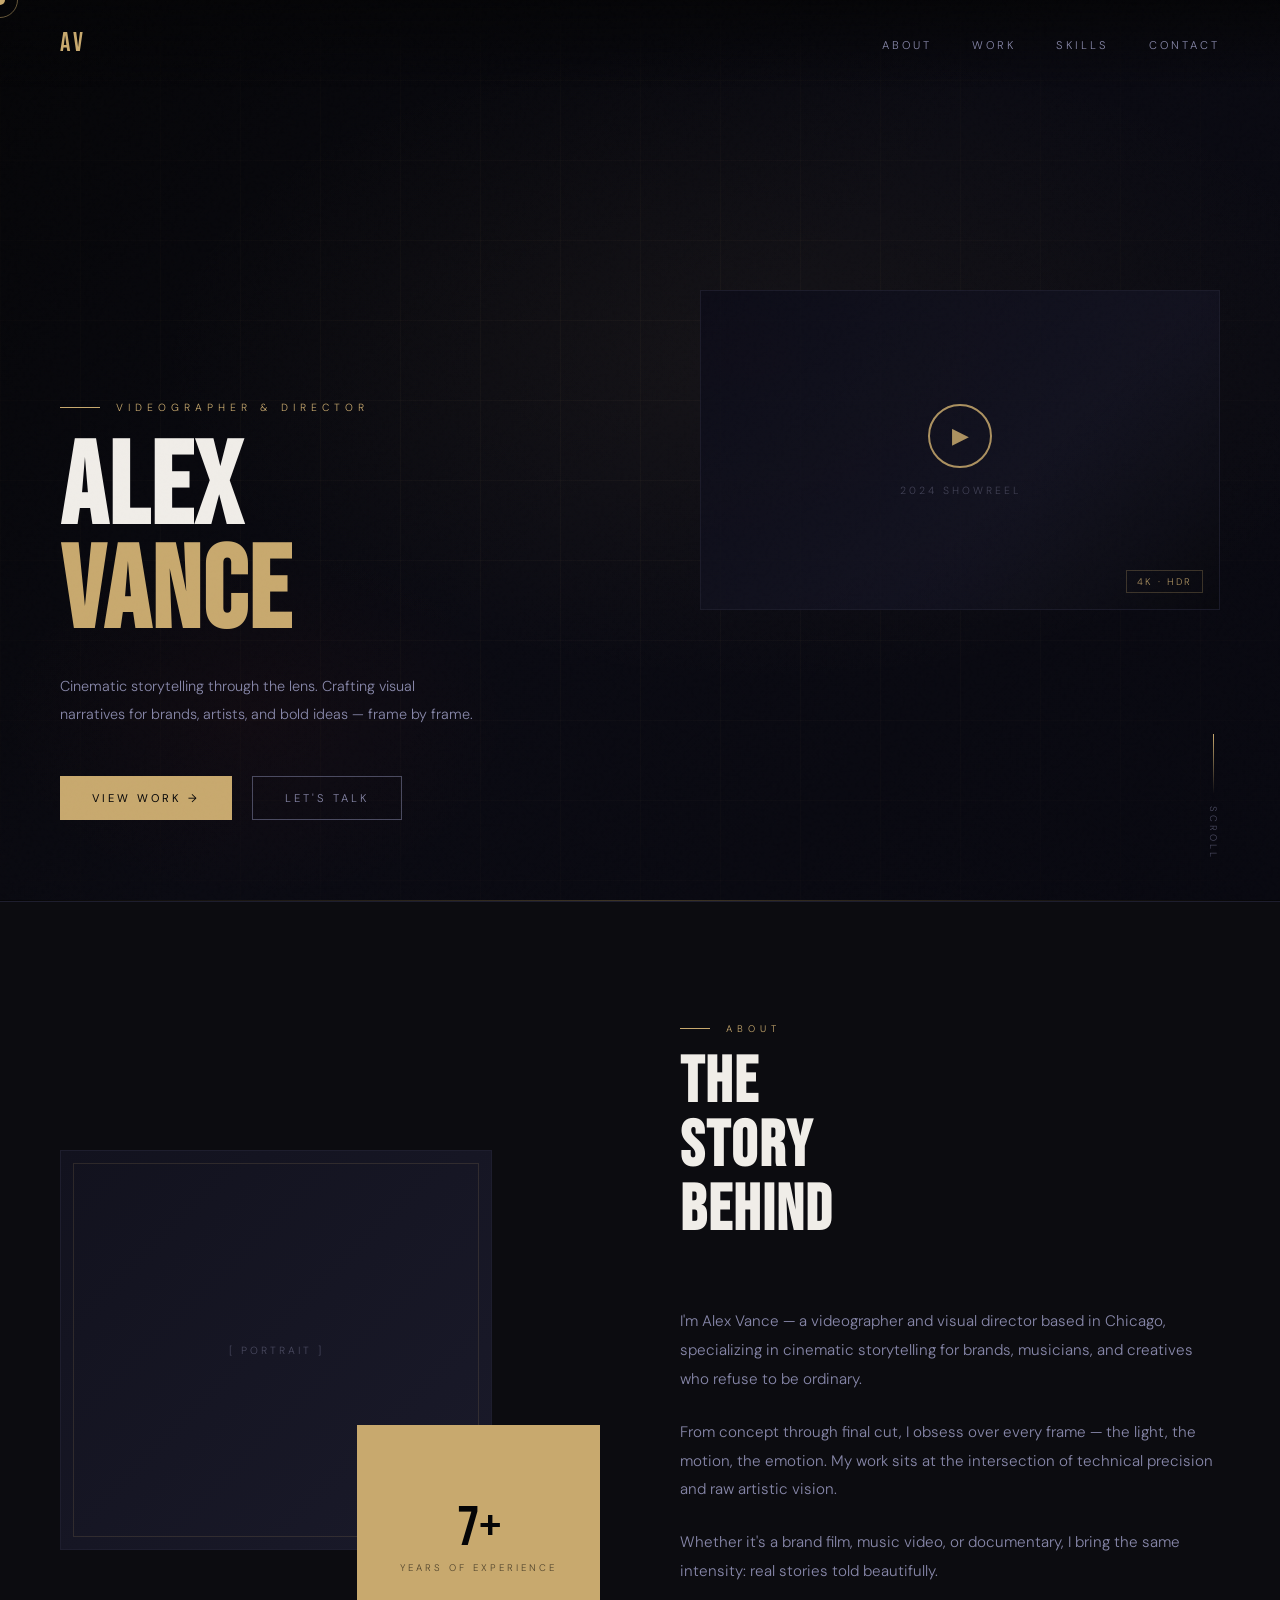
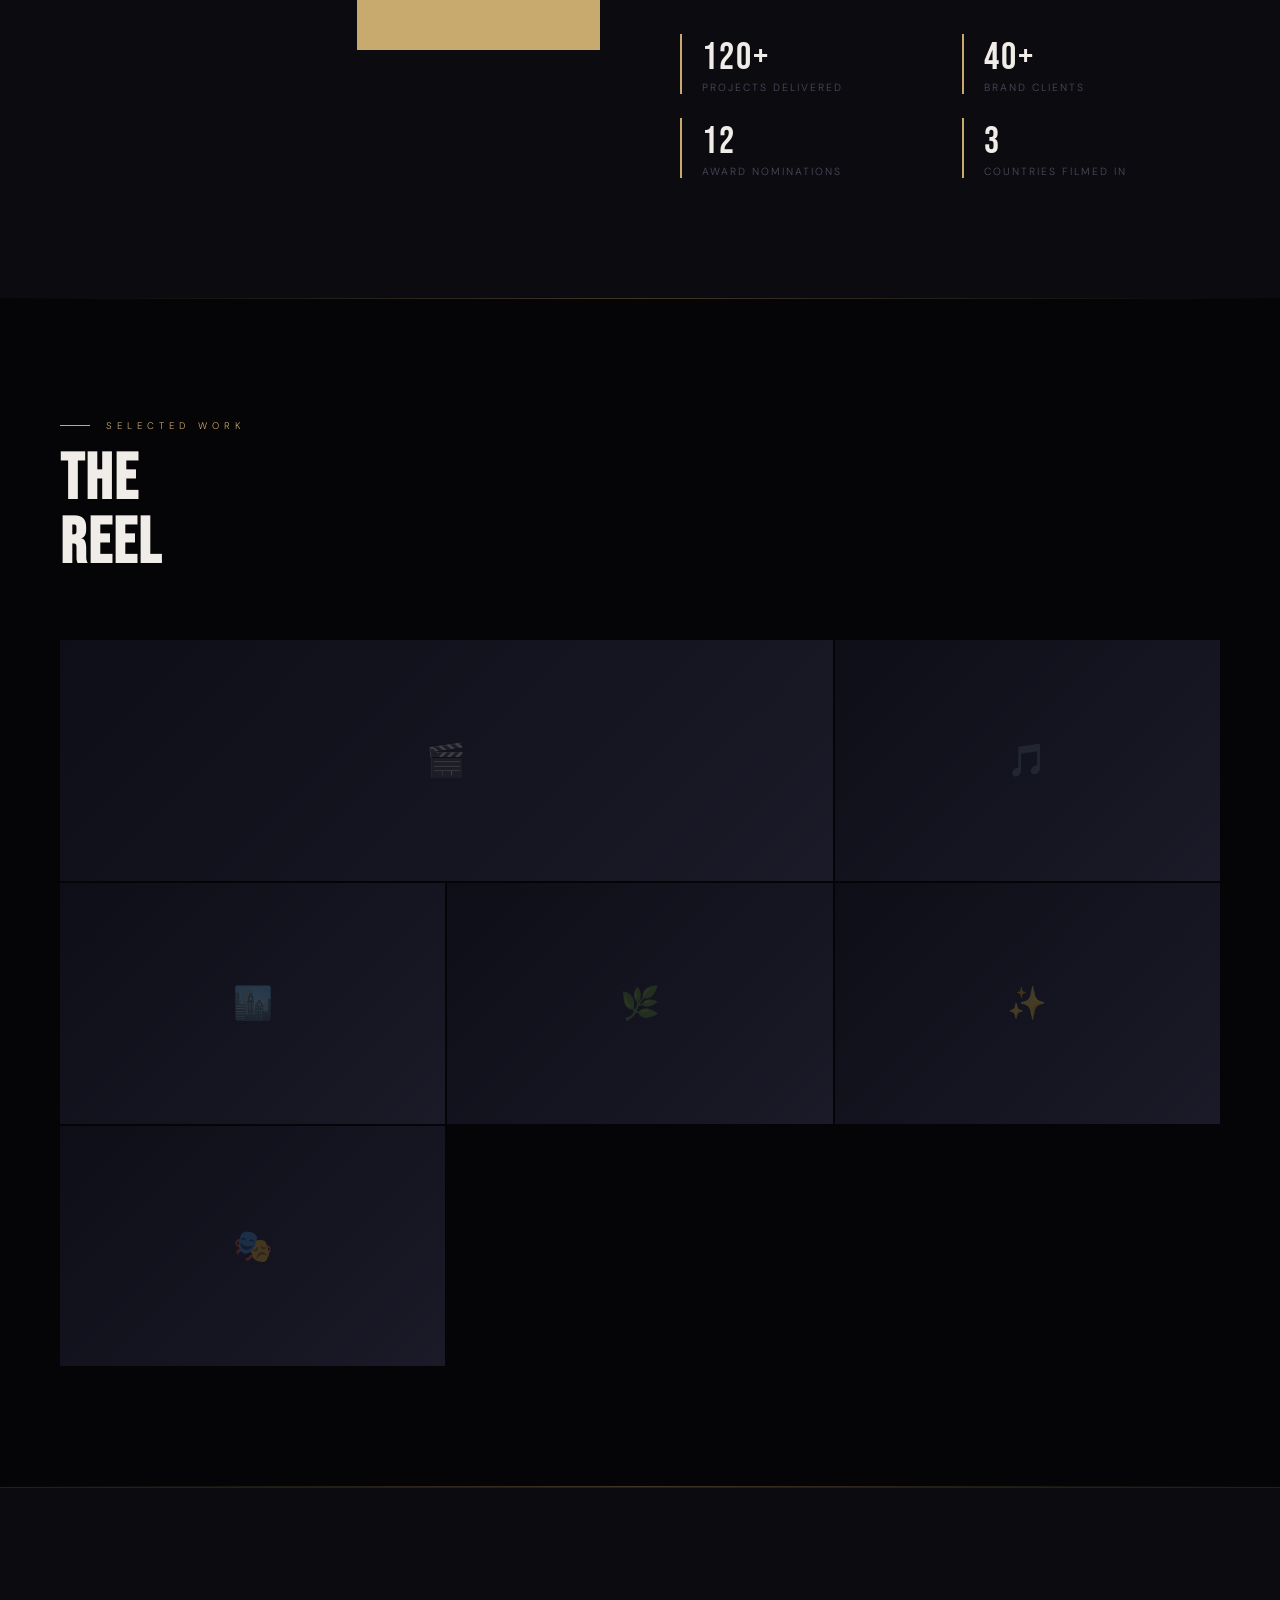
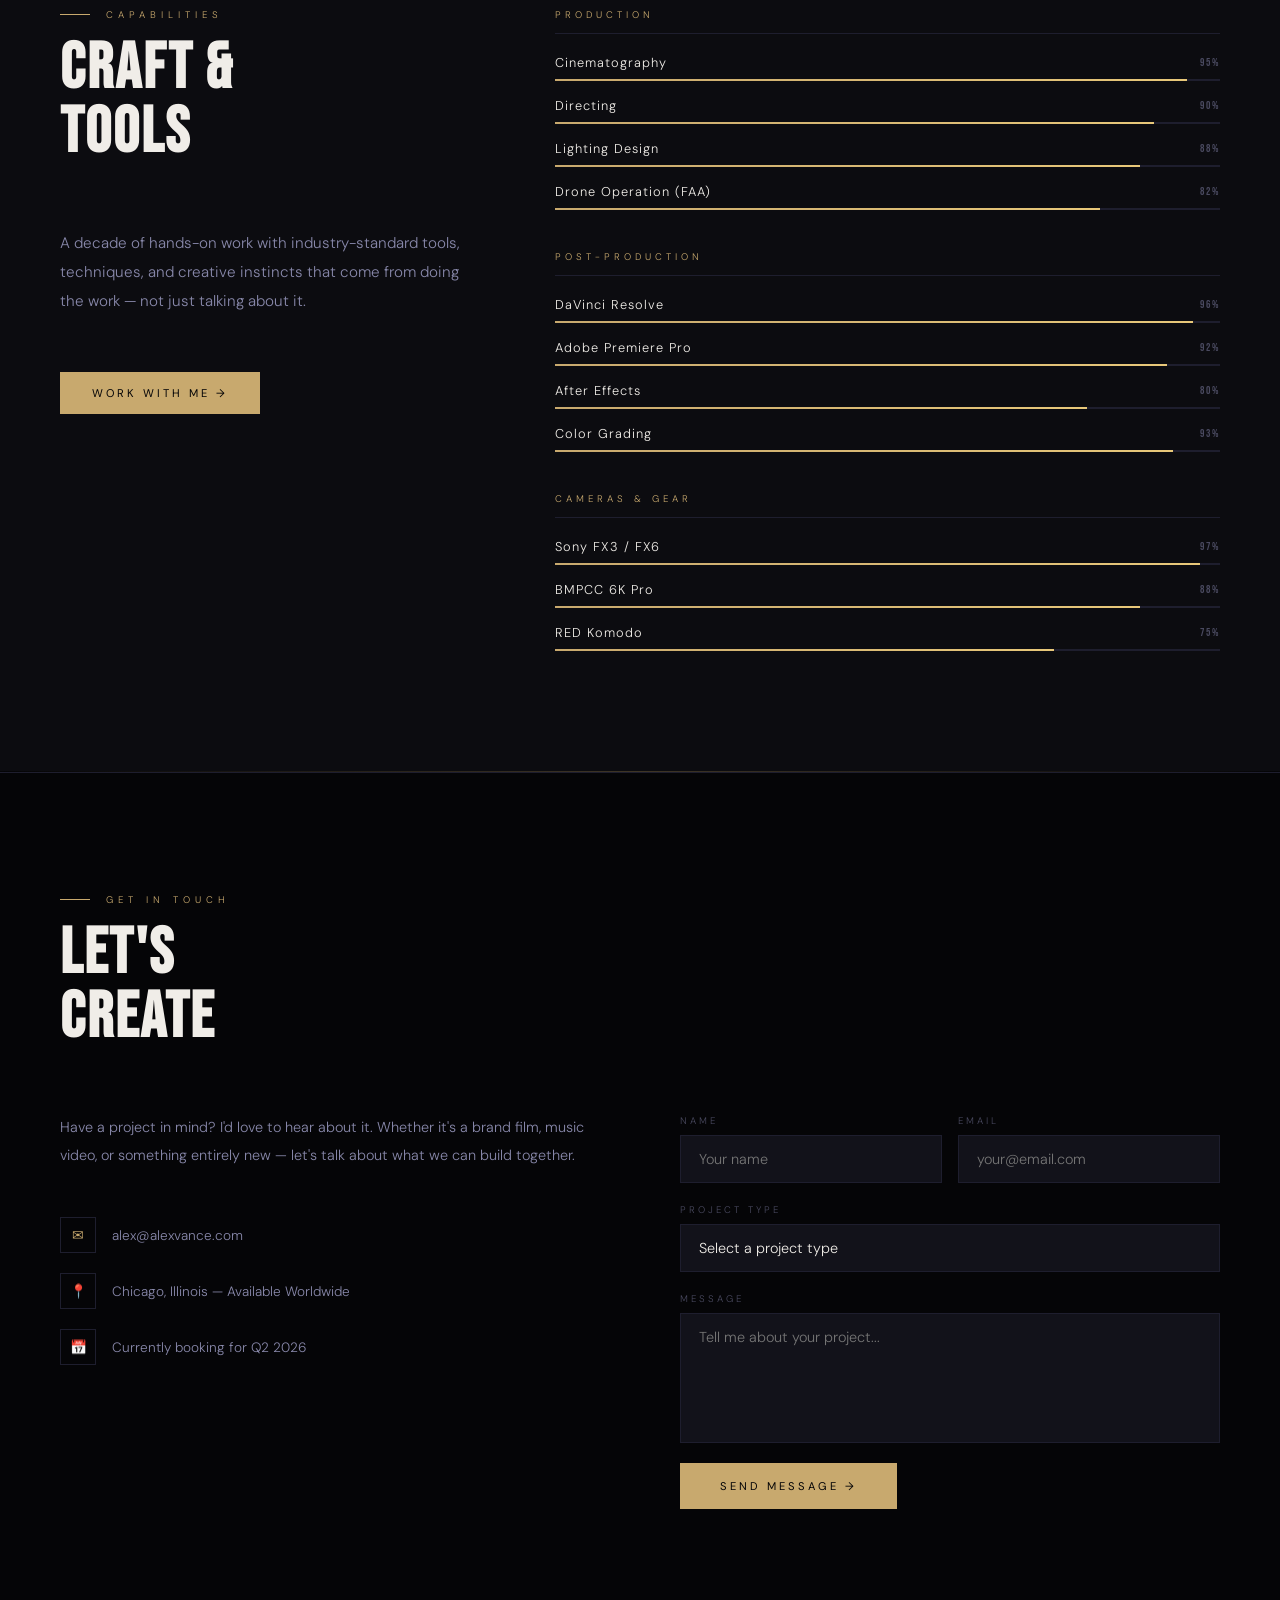
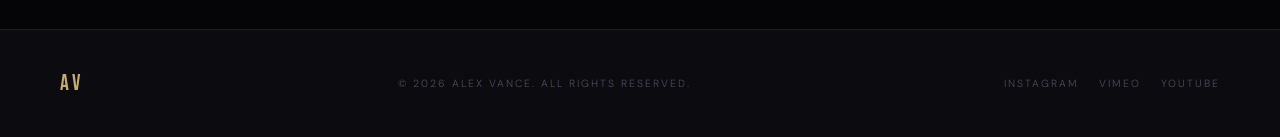
==== portfolio/index.html @ b304dadb "Folders in Explorer Organization change" ====
<!DOCTYPE html>
<html lang="en">
<head>
  <meta charset="UTF-8" />
  <meta name="viewport" content="width=device-width, initial-scale=1.0"/>
  <title>DAVID SEUNGWOO LEE — FILMMAKER</title>

  <!-- Google Fonts -->
  <link href="https://fonts.googleapis.com/css2?family=Bebas+Neue&family=Cinzel:wght@400;600&family=DM+Sans:ital,wght@0,300;0,400;1,300&display=swap" rel="stylesheet"/>

  <!-- Stylesheet -->
  <link rel="stylesheet" href="css/style.css" />
</head>
<body>

  <!-- Custom Cursor -->
  <div class="cursor" id="cursor"></div>
  <div class="cursor-ring" id="cursorRing"></div>

  <!-- ===================== NAV ===================== -->
  <nav>
    <div class="nav-logo">AV</div>
    <ul class="nav-links">
      <li><a href="#about">About</a></li>
      <li><a href="#work">Work</a></li>
      <li><a href="#skills">Skills</a></li>
      <li><a href="#contact">Contact</a></li>
    </ul>
  </nav>

  <!-- ===================== HERO ===================== -->
  <section id="hero">
    <div class="hero-bg"></div>
    <div class="hero-lines"></div>

    <div class="hero-reel">
      <div class="reel-placeholder">
        <div class="play-btn">▶</div>
        <div class="reel-label">2024 Showreel</div>
      </div>
      <div class="hero-reel-tag">4K · HDR</div>
    </div>

    <div class="hero-content">
      <div class="hero-eyebrow">Videographer &amp; Director</div>
      <h1 class="hero-title">ALEX<br><span>VANCE</span></h1>
      <p class="hero-sub">Cinematic storytelling through the lens. Crafting visual narratives for brands, artists, and bold ideas — frame by frame.</p>
      <div class="hero-cta">
        <a href="#work" class="btn-primary">View Work →</a>
        <a href="#contact" class="btn-ghost">Let's Talk</a>
      </div>
    </div>

    <div class="hero-scroll">
      <div class="scroll-line"></div>
      Scroll
    </div>
  </section>

  <div class="divider"></div>

  <!-- ===================== ABOUT ===================== -->
  <section id="about">
    <div class="about-grid">

      <div class="about-visual reveal">
        <div class="about-img-frame">[ Portrait ]</div>
        <div class="about-accent-box">
          <span class="num">7+</span>
          <span class="num-label">Years of Experience</span>
        </div>
      </div>

      <div class="about-text reveal">
        <div class="section-label">About</div>
        <h2 class="section-title">THE<br>STORY<br>BEHIND</h2>
        <p>I'm Alex Vance — a videographer and visual director based in Chicago, specializing in cinematic storytelling for brands, musicians, and creatives who refuse to be ordinary.</p>
        <p>From concept through final cut, I obsess over every frame — the light, the motion, the emotion. My work sits at the intersection of technical precision and raw artistic vision.</p>
        <p>Whether it's a brand film, music video, or documentary, I bring the same intensity: real stories told beautifully.</p>
        <div class="about-stats">
          <div class="stat-item">
            <div class="stat-num">120+</div>
            <div class="stat-label">Projects Delivered</div>
          </div>
          <div class="stat-item">
            <div class="stat-num">40+</div>
            <div class="stat-label">Brand Clients</div>
          </div>
          <div class="stat-item">
            <div class="stat-num">12</div>
            <div class="stat-label">Award Nominations</div>
          </div>
          <div class="stat-item">
            <div class="stat-num">3</div>
            <div class="stat-label">Countries Filmed In</div>
          </div>
        </div>
      </div>

    </div>
  </section>

  <div class="divider"></div>

  <!-- ===================== WORK ===================== -->
  <section id="work">
    <div class="section-label reveal">Selected Work</div>
    <h2 class="section-title reveal">THE<br>REEL</h2>

    <div class="work-grid">

      <div class="work-item reveal">
        <div class="work-thumb">
          <div class="work-thumb-inner">
            <div class="work-thumb-icon">🎬</div>
          </div>
        </div>
        <div class="work-overlay">
          <div class="work-cat">Brand Film</div>
          <div class="work-title-card">NOVA COLLECTIVE</div>
          <div class="work-year">2024 · 4K Commercial</div>
        </div>
      </div>

      <div class="work-item reveal">
        <div class="work-thumb">
          <div class="work-thumb-inner">
            <div class="work-thumb-icon">🎵</div>
          </div>
        </div>
        <div class="work-overlay">
          <div class="work-cat">Music Video</div>
          <div class="work-title-card">MIDNIGHT SIGNAL</div>
          <div class="work-year">2024 · Director's Cut</div>
        </div>
      </div>

      <div class="work-item reveal">
        <div class="work-thumb">
          <div class="work-thumb-inner">
            <div class="work-thumb-icon">🏙️</div>
          </div>
        </div>
        <div class="work-overlay">
          <div class="work-cat">Documentary</div>
          <div class="work-title-card">CITY PULSE</div>
          <div class="work-year">2023 · Short Film</div>
        </div>
      </div>

      <div class="work-item reveal">
        <div class="work-thumb">
          <div class="work-thumb-inner">
            <div class="work-thumb-icon">🌿</div>
          </div>
        </div>
        <div class="work-overlay">
          <div class="work-cat">Brand Campaign</div>
          <div class="work-title-card">TERRA STUDIO</div>
          <div class="work-year">2023 · Campaign Series</div>
        </div>
      </div>

      <div class="work-item reveal">
        <div class="work-thumb">
          <div class="work-thumb-inner">
            <div class="work-thumb-icon">✨</div>
          </div>
        </div>
        <div class="work-overlay">
          <div class="work-cat">Event Film</div>
          <div class="work-title-card">LUMINARY GALA</div>
          <div class="work-year">2023 · Event Coverage</div>
        </div>
      </div>

      <div class="work-item reveal">
        <div class="work-thumb">
          <div class="work-thumb-inner">
            <div class="work-thumb-icon">🎭</div>
          </div>
        </div>
        <div class="work-overlay">
          <div class="work-cat">Narrative</div>
          <div class="work-title-card">GHOST HOUR</div>
          <div class="work-year">2022 · Short Narrative</div>
        </div>
      </div>

    </div>
  </section>

  <div class="divider"></div>

  <!-- ===================== SKILLS ===================== -->
  <section id="skills">
    <div class="skills-layout">

      <div class="skills-intro reveal">
        <div class="section-label">Capabilities</div>
        <h2 class="section-title">CRAFT &amp;<br>TOOLS</h2>
        <p>A decade of hands-on work with industry-standard tools, techniques, and creative instincts that come from doing the work — not just talking about it.</p>
        <a href="#contact" class="btn-primary" style="display:inline-flex;margin-top:16px;">Work With Me →</a>
      </div>

      <div class="skills-categories reveal">

        <div>
          <div class="skill-cat-title">Production</div>
          <div class="skill-bars">
            <div class="skill-row">
              <div class="skill-info"><span class="skill-name">Cinematography</span><span class="skill-pct">95%</span></div>
              <div class="skill-track"><div class="skill-fill" style="width:95%"></div></div>
            </div>
            <div class="skill-row">
              <div class="skill-info"><span class="skill-name">Directing</span><span class="skill-pct">90%</span></div>
              <div class="skill-track"><div class="skill-fill" style="width:90%"></div></div>
            </div>
            <div class="skill-row">
              <div class="skill-info"><span class="skill-name">Lighting Design</span><span class="skill-pct">88%</span></div>
              <div class="skill-track"><div class="skill-fill" style="width:88%"></div></div>
            </div>
            <div class="skill-row">
              <div class="skill-info"><span class="skill-name">Drone Operation (FAA)</span><span class="skill-pct">82%</span></div>
              <div class="skill-track"><div class="skill-fill" style="width:82%"></div></div>
            </div>
          </div>
        </div>

        <div>
          <div class="skill-cat-title">Post-Production</div>
          <div class="skill-bars">
            <div class="skill-row">
              <div class="skill-info"><span class="skill-name">DaVinci Resolve</span><span class="skill-pct">96%</span></div>
              <div class="skill-track"><div class="skill-fill" style="width:96%"></div></div>
            </div>
            <div class="skill-row">
              <div class="skill-info"><span class="skill-name">Adobe Premiere Pro</span><span class="skill-pct">92%</span></div>
              <div class="skill-track"><div class="skill-fill" style="width:92%"></div></div>
            </div>
            <div class="skill-row">
              <div class="skill-info"><span class="skill-name">After Effects</span><span class="skill-pct">80%</span></div>
              <div class="skill-track"><div class="skill-fill" style="width:80%"></div></div>
            </div>
            <div class="skill-row">
              <div class="skill-info"><span class="skill-name">Color Grading</span><span class="skill-pct">93%</span></div>
              <div class="skill-track"><div class="skill-fill" style="width:93%"></div></div>
            </div>
          </div>
        </div>

        <div>
          <div class="skill-cat-title">Cameras &amp; Gear</div>
          <div class="skill-bars">
            <div class="skill-row">
              <div class="skill-info"><span class="skill-name">Sony FX3 / FX6</span><span class="skill-pct">97%</span></div>
              <div class="skill-track"><div class="skill-fill" style="width:97%"></div></div>
            </div>
            <div class="skill-row">
              <div class="skill-info"><span class="skill-name">BMPCC 6K Pro</span><span class="skill-pct">88%</span></div>
              <div class="skill-track"><div class="skill-fill" style="width:88%"></div></div>
            </div>
            <div class="skill-row">
              <div class="skill-info"><span class="skill-name">RED Komodo</span><span class="skill-pct">75%</span></div>
              <div class="skill-track"><div class="skill-fill" style="width:75%"></div></div>
            </div>
          </div>
        </div>

      </div>
    </div>
  </section>

  <div class="divider"></div>

  <!-- ===================== CONTACT ===================== -->
  <section id="contact">
    <div class="section-label reveal">Get In Touch</div>
    <h2 class="section-title reveal">LET'S<br>CREATE</h2>
    <div class="contact-layout">

      <div class="contact-info reveal">
        <p>Have a project in mind? I'd love to hear about it. Whether it's a brand film, music video, or something entirely new — let's talk about what we can build together.</p>
        <div class="contact-details">
          <div class="contact-detail">
            <div class="contact-detail-icon">✉</div>
            alex@alexvance.com
          </div>
          <div class="contact-detail">
            <div class="contact-detail-icon">📍</div>
            Chicago, Illinois — Available Worldwide
          </div>
          <div class="contact-detail">
            <div class="contact-detail-icon">📅</div>
            Currently booking for Q2 2026
          </div>
        </div>
      </div>

      <div class="contact-form reveal">
        <div class="form-row">
          <div class="form-group">
            <label>Name</label>
            <input type="text" placeholder="Your name" />
          </div>
          <div class="form-group">
            <label>Email</label>
            <input type="email" placeholder="your@email.com" />
          </div>
        </div>
        <div class="form-group">
          <label>Project Type</label>
          <select>
            <option value="" disabled selected>Select a project type</option>
            <option>Brand Film</option>
            <option>Music Video</option>
            <option>Documentary</option>
            <option>Event Coverage</option>
            <option>Other</option>
          </select>
        </div>
        <div class="form-group">
          <label>Message</label>
          <textarea placeholder="Tell me about your project..."></textarea>
        </div>
        <button class="btn-submit">Send Message →</button>
      </div>

    </div>
  </section>

  <!-- ===================== FOOTER ===================== -->
  <footer>
    <div class="footer-logo">AV</div>
    <div class="footer-copy">© 2026 Alex Vance. All rights reserved.</div>
    <div class="footer-social">
      <a href="#">Instagram</a>
      <a href="#">Vimeo</a>
      <a href="#">YouTube</a>
    </div>
  </footer>

  <!-- JavaScript -->
  <script src="js/main.js"></script>

</body>
</html>
---- portfolio/css/style.css ----
/* ============================================
   PORTFOLIO — ALEX VANCE
   style.css
   Sections:
   1. CSS Variables / Root
   2. Reset & Base
   3. Custom Cursor
   4. Navigation
   5. Hero
   6. About
   7. Work / Projects
   8. Skills
   9. Contact
   10. Footer
   11. Animations & Utilities
   12. Responsive
============================================ */

/* ----- 1. CSS Variables ----- */
:root {
  --black: #050507;
  --deep: #0c0c10;
  --surface: #12121a;
  --border: #1e1e2e;
  --accent: #c8a96e;
  --accent2: #e8c87a;
  --dim: #4a4a60;
  --muted: #8888aa;
  --white: #f0ede8;
  --red: #c0392b;
}

/* ----- 2. Reset & Base ----- */
*, *::before, *::after { margin: 0; padding: 0; box-sizing: border-box; }

html { scroll-behavior: smooth; }

body {
  background: var(--black);
  color: var(--white);
  font-family: 'DM Sans', sans-serif;
  font-weight: 300;
  overflow-x: hidden;
  cursor: none;
}

/* Grain overlay */
body::before {
  content: '';
  position: fixed;
  inset: 0;
  background-image: url("data:image/svg+xml,%3Csvg viewBox='0 0 256 256' xmlns='http://www.w3.org/2000/svg'%3E%3Cfilter id='noise'%3E%3CfeTurbulence type='fractalNoise' baseFrequency='0.9' numOctaves='4' stitchTiles='stitch'/%3E%3C/filter%3E%3Crect width='100%25' height='100%25' filter='url(%23noise)' opacity='0.04'/%3E%3C/svg%3E");
  pointer-events: none;
  z-index: 9997;
  opacity: 0.4;
}

/* ----- 3. Custom Cursor ----- */
.cursor {
  position: fixed;
  width: 10px; height: 10px;
  background: var(--accent);
  border-radius: 50%;
  pointer-events: none;
  z-index: 9999;
  transform: translate(-50%,-50%);
  transition: transform 0.1s ease;
}
.cursor-ring {
  position: fixed;
  width: 36px; height: 36px;
  border: 1px solid rgba(200,169,110,0.5);
  border-radius: 50%;
  pointer-events: none;
  z-index: 9998;
  transform: translate(-50%,-50%);
  transition: all 0.15s ease;
}
body:hover .cursor-ring { opacity: 1; }

/* ----- 4. Navigation ----- */
nav {
  position: fixed;
  top: 0; left: 0; right: 0;
  z-index: 100;
  display: flex;
  align-items: center;
  justify-content: space-between;
  padding: 28px 60px;
  background: linear-gradient(to bottom, rgba(5,5,7,0.95), transparent);
}
.nav-logo {
  font-family: 'Bebas Neue', sans-serif;
  font-size: 1.6rem;
  letter-spacing: 4px;
  color: var(--accent);
}
.nav-links {
  display: flex;
  gap: 40px;
  list-style: none;
}
.nav-links a {
  font-size: 0.7rem;
  letter-spacing: 3px;
  text-transform: uppercase;
  color: var(--muted);
  text-decoration: none;
  transition: color 0.3s;
  position: relative;
}
.nav-links a::after {
  content: '';
  position: absolute;
  bottom: -4px; left: 0;
  width: 0; height: 1px;
  background: var(--accent);
  transition: width 0.3s;
}
.nav-links a:hover { color: var(--accent); }
.nav-links a:hover::after { width: 100%; }

/* ----- 5. Hero ----- */
#hero {
  position: relative;
  height: 100vh;
  display: flex;
  align-items: flex-end;
  padding: 0 60px 80px;
  overflow: hidden;
}
.hero-bg {
  position: absolute;
  inset: 0;
  background:
    radial-gradient(ellipse 80% 60% at 60% 40%, rgba(200,169,110,0.06) 0%, transparent 60%),
    radial-gradient(ellipse 40% 40% at 20% 80%, rgba(192,57,43,0.04) 0%, transparent 50%),
    linear-gradient(135deg, #050507 0%, #0a0a12 50%, #080810 100%);
}
.hero-lines {
  position: absolute;
  inset: 0;
  background-image:
    linear-gradient(rgba(200,169,110,0.04) 1px, transparent 1px),
    linear-gradient(90deg, rgba(200,169,110,0.04) 1px, transparent 1px);
  background-size: 80px 80px;
  mask-image: radial-gradient(ellipse 80% 80% at 50% 50%, black 20%, transparent 100%);
}
.hero-reel {
  position: absolute;
  top: 50%; right: 60px;
  transform: translateY(-50%);
  width: 520px; height: 320px;
  border: 1px solid var(--border);
  overflow: hidden;
  opacity: 0.85;
}
.hero-reel::before {
  content: '';
  position: absolute;
  inset: 0;
  background: linear-gradient(135deg, transparent 60%, rgba(5,5,7,0.8));
  z-index: 1;
}
.reel-placeholder {
  width: 100%; height: 100%;
  background: linear-gradient(135deg, #0c0c18, #181828);
  display: flex;
  align-items: center;
  justify-content: center;
  flex-direction: column;
  gap: 16px;
}
.play-btn {
  width: 64px; height: 64px;
  border: 2px solid var(--accent);
  border-radius: 50%;
  display: flex;
  align-items: center;
  justify-content: center;
  color: var(--accent);
  font-size: 1.4rem;
  transition: all 0.3s;
  cursor: none;
}
.play-btn:hover {
  background: var(--accent);
  color: var(--black);
  transform: scale(1.1);
}
.reel-label {
  font-size: 0.65rem;
  letter-spacing: 3px;
  text-transform: uppercase;
  color: var(--dim);
}
.hero-reel-tag {
  position: absolute;
  bottom: 16px; right: 16px;
  z-index: 2;
  font-size: 0.6rem;
  letter-spacing: 2px;
  text-transform: uppercase;
  color: var(--accent);
  border: 1px solid rgba(200,169,110,0.3);
  padding: 4px 10px;
}
.hero-content { position: relative; z-index: 2; max-width: 640px; }
.hero-eyebrow {
  font-size: 0.65rem;
  letter-spacing: 5px;
  text-transform: uppercase;
  color: var(--accent);
  margin-bottom: 24px;
  display: flex;
  align-items: center;
  gap: 16px;
}
.hero-eyebrow::before {
  content: '';
  display: block;
  width: 40px; height: 1px;
  background: var(--accent);
}
.hero-title {
  font-family: 'Bebas Neue', sans-serif;
  font-size: clamp(5rem, 9vw, 9rem);
  line-height: 0.9;
  letter-spacing: 2px;
  margin-bottom: 28px;
  animation: fadeUp 1s ease both;
}
.hero-title span { color: var(--accent); }
.hero-sub {
  font-size: 0.9rem;
  line-height: 1.9;
  color: var(--muted);
  max-width: 420px;
  margin-bottom: 48px;
  animation: fadeUp 1s 0.2s ease both;
}
.hero-cta {
  display: flex;
  gap: 20px;
  animation: fadeUp 1s 0.4s ease both;
}
.hero-scroll {
  position: absolute;
  bottom: 40px; right: 60px;
  display: flex;
  align-items: center;
  gap: 12px;
  font-size: 0.6rem;
  letter-spacing: 3px;
  text-transform: uppercase;
  color: var(--dim);
  writing-mode: vertical-rl;
  z-index: 2;
}
.scroll-line {
  width: 1px; height: 60px;
  background: linear-gradient(to bottom, var(--accent), transparent);
  animation: scrollPulse 2s ease infinite;
}

/* ----- 6. About ----- */
#about {
  background: var(--deep);
  border-top: 1px solid var(--border);
}
.about-grid {
  display: grid;
  grid-template-columns: 1fr 1fr;
  gap: 80px;
  align-items: center;
}
.about-visual {
  position: relative;
  height: 500px;
}
.about-img-frame {
  position: absolute;
  top: 0; left: 0;
  width: 80%; height: 80%;
  background: linear-gradient(135deg, #12121e, #1a1a2a);
  border: 1px solid var(--border);
  display: flex;
  align-items: center;
  justify-content: center;
  color: var(--dim);
  font-size: 0.65rem;
  letter-spacing: 3px;
  text-transform: uppercase;
}
.about-img-frame::after {
  content: '';
  position: absolute;
  inset: 12px;
  border: 1px solid rgba(200,169,110,0.15);
}
.about-accent-box {
  position: absolute;
  bottom: 0; right: 0;
  width: 45%; height: 45%;
  background: var(--accent);
  display: flex;
  flex-direction: column;
  align-items: center;
  justify-content: center;
  gap: 4px;
}
.about-accent-box .num {
  font-family: 'Bebas Neue', sans-serif;
  font-size: 3.5rem;
  color: var(--black);
  line-height: 1;
}
.about-accent-box .num-label {
  font-size: 0.6rem;
  letter-spacing: 3px;
  text-transform: uppercase;
  color: rgba(0,0,0,0.6);
}
.about-text p {
  color: var(--muted);
  line-height: 1.9;
  font-size: 0.95rem;
  margin-bottom: 24px;
}
.about-stats {
  display: grid;
  grid-template-columns: 1fr 1fr;
  gap: 24px;
  margin-top: 48px;
}
.stat-item {
  border-left: 2px solid var(--accent);
  padding-left: 20px;
}
.stat-num {
  font-family: 'Bebas Neue', sans-serif;
  font-size: 2.4rem;
  color: var(--white);
  letter-spacing: 2px;
}
.stat-label {
  font-size: 0.65rem;
  letter-spacing: 2px;
  text-transform: uppercase;
  color: var(--dim);
}

/* ----- 7. Work / Projects ----- */
#work { background: var(--black); }
.work-grid {
  display: grid;
  grid-template-columns: repeat(3, 1fr);
  gap: 2px;
}
.work-item {
  position: relative;
  aspect-ratio: 16/10;
  background: var(--surface);
  overflow: hidden;
  cursor: none;
}
.work-item:first-child {
  grid-column: span 2;
  aspect-ratio: unset;
}
.work-thumb {
  width: 100%; height: 100%;
  display: flex;
  align-items: center;
  justify-content: center;
  transition: transform 0.6s ease;
}
.work-item:hover .work-thumb { transform: scale(1.04); }
.work-thumb-inner {
  width: 100%; height: 100%;
  background: linear-gradient(135deg, #0e0e18 0%, #1a1a28 100%);
  display: flex;
  align-items: center;
  justify-content: center;
  flex-direction: column;
  gap: 12px;
}
.work-thumb-icon { font-size: 2rem; opacity: 0.2; }
.work-overlay {
  position: absolute;
  inset: 0;
  background: linear-gradient(to top, rgba(5,5,7,0.95) 0%, transparent 60%);
  opacity: 0;
  transition: opacity 0.4s;
  display: flex;
  flex-direction: column;
  justify-content: flex-end;
  padding: 28px;
}
.work-item:hover .work-overlay { opacity: 1; }
.work-cat {
  font-size: 0.6rem;
  letter-spacing: 3px;
  text-transform: uppercase;
  color: var(--accent);
  margin-bottom: 8px;
}
.work-title-card {
  font-family: 'Bebas Neue', sans-serif;
  font-size: 1.6rem;
  letter-spacing: 2px;
  margin-bottom: 4px;
}
.work-year { font-size: 0.7rem; color: var(--dim); }

/* ----- 8. Skills ----- */
#skills {
  background: var(--deep);
  border-top: 1px solid var(--border);
}
.skills-layout {
  display: grid;
  grid-template-columns: 1fr 1.6fr;
  gap: 80px;
  align-items: start;
}
.skills-intro {
  position: sticky;
  top: 120px;
}
.skills-intro p {
  color: var(--muted);
  line-height: 1.9;
  font-size: 0.95rem;
  margin-bottom: 40px;
}
.skills-categories { display: flex; flex-direction: column; gap: 40px; }
.skill-cat-title {
  font-size: 0.6rem;
  letter-spacing: 4px;
  text-transform: uppercase;
  color: var(--accent);
  margin-bottom: 20px;
  padding-bottom: 12px;
  border-bottom: 1px solid var(--border);
}
.skill-bars { display: flex; flex-direction: column; gap: 16px; }
.skill-row { display: flex; flex-direction: column; gap: 8px; }
.skill-info { display: flex; justify-content: space-between; align-items: center; }
.skill-name { font-size: 0.8rem; color: var(--white); letter-spacing: 1px; }
.skill-pct { font-size: 0.7rem; color: var(--dim); font-family: 'Bebas Neue', sans-serif; letter-spacing: 2px; }
.skill-track {
  height: 2px;
  background: var(--border);
  position: relative;
  overflow: hidden;
}
.skill-fill {
  position: absolute;
  top: 0; left: 0;
  height: 100%;
  background: linear-gradient(90deg, var(--accent), var(--accent2));
  transform: scaleX(0);
  transform-origin: left;
  transition: transform 1.2s cubic-bezier(0.4,0,0.2,1);
}
.skill-fill.animate { transform: scaleX(1); }

/* ----- 9. Contact ----- */
#contact {
  background: var(--black);
  border-top: 1px solid var(--border);
}
.contact-layout {
  display: grid;
  grid-template-columns: 1fr 1fr;
  gap: 80px;
  align-items: start;
}
.contact-info h3 {
  font-family: 'Bebas Neue', sans-serif;
  font-size: 3rem;
  letter-spacing: 3px;
  margin-bottom: 24px;
  color: var(--white);
}
.contact-info p {
  color: var(--muted);
  line-height: 1.9;
  font-size: 0.9rem;
  margin-bottom: 48px;
}
.contact-details { display: flex; flex-direction: column; gap: 20px; }
.contact-detail {
  display: flex;
  align-items: center;
  gap: 16px;
  color: var(--muted);
  font-size: 0.85rem;
}
.contact-detail-icon {
  width: 36px; height: 36px;
  border: 1px solid var(--border);
  display: flex;
  align-items: center;
  justify-content: center;
  color: var(--accent);
  font-size: 0.85rem;
  flex-shrink: 0;
}
.contact-form { display: flex; flex-direction: column; gap: 20px; }
.form-group { display: flex; flex-direction: column; gap: 8px; }
.form-group label {
  font-size: 0.6rem;
  letter-spacing: 3px;
  text-transform: uppercase;
  color: var(--dim);
}
.form-group input,
.form-group textarea,
.form-group select {
  background: var(--surface);
  border: 1px solid var(--border);
  color: var(--white);
  padding: 14px 18px;
  font-family: 'DM Sans', sans-serif;
  font-size: 0.9rem;
  font-weight: 300;
  outline: none;
  transition: border-color 0.3s;
  resize: none;
  cursor: none;
  appearance: none;
}
.form-group input:focus,
.form-group textarea:focus,
.form-group select:focus { border-color: var(--accent); }
.form-group textarea { height: 130px; }
.form-row { display: grid; grid-template-columns: 1fr 1fr; gap: 16px; }

/* ----- 10. Footer ----- */
footer {
  background: var(--deep);
  border-top: 1px solid var(--border);
  padding: 40px 60px;
  display: flex;
  justify-content: space-between;
  align-items: center;
}
.footer-logo {
  font-family: 'Bebas Neue', sans-serif;
  font-size: 1.4rem;
  letter-spacing: 4px;
  color: var(--accent);
}
.footer-copy {
  font-size: 0.65rem;
  letter-spacing: 2px;
  color: var(--dim);
  text-transform: uppercase;
}
.footer-social { display: flex; gap: 20px; }
.footer-social a {
  font-size: 0.65rem;
  letter-spacing: 2px;
  text-transform: uppercase;
  color: var(--dim);
  text-decoration: none;
  transition: color 0.3s;
}
.footer-social a:hover { color: var(--accent); }

/* ----- 11. Animations & Utilities ----- */
section { padding: 120px 60px; }

.section-label {
  font-size: 0.6rem;
  letter-spacing: 5px;
  text-transform: uppercase;
  color: var(--accent);
  margin-bottom: 16px;
  display: flex;
  align-items: center;
  gap: 16px;
}
.section-label::before {
  content: '';
  display: block;
  width: 30px; height: 1px;
  background: var(--accent);
}
.section-title {
  font-family: 'Bebas Neue', sans-serif;
  font-size: clamp(3rem, 5vw, 5rem);
  letter-spacing: 2px;
  line-height: 1;
  margin-bottom: 64px;
}
.divider {
  width: 100%;
  height: 1px;
  background: linear-gradient(90deg, transparent, var(--accent), transparent);
  opacity: 0.3;
}
.btn-primary {
  display: inline-flex;
  align-items: center;
  gap: 12px;
  background: var(--accent);
  color: var(--black);
  padding: 14px 32px;
  font-size: 0.7rem;
  letter-spacing: 3px;
  text-transform: uppercase;
  text-decoration: none;
  font-weight: 400;
  transition: all 0.3s;
}
.btn-primary:hover { background: var(--accent2); transform: translateY(-2px); }
.btn-ghost {
  display: inline-flex;
  align-items: center;
  gap: 12px;
  border: 1px solid var(--dim);
  color: var(--muted);
  padding: 14px 32px;
  font-size: 0.7rem;
  letter-spacing: 3px;
  text-transform: uppercase;
  text-decoration: none;
  transition: all 0.3s;
}
.btn-ghost:hover { border-color: var(--accent); color: var(--accent); transform: translateY(-2px); }
.btn-submit {
  background: var(--accent);
  color: var(--black);
  border: none;
  padding: 16px 40px;
  font-family: 'DM Sans', sans-serif;
  font-size: 0.7rem;
  letter-spacing: 3px;
  text-transform: uppercase;
  cursor: none;
  align-self: flex-start;
  transition: all 0.3s;
  font-weight: 400;
}
.btn-submit:hover { background: var(--accent2); transform: translateY(-2px); }
.reveal {
  opacity: 0;
  transform: translateY(40px);
  transition: opacity 0.8s ease, transform 0.8s ease;
}
.reveal.visible {
  opacity: 1;
  transform: translateY(0);
}

@keyframes fadeUp {
  from { opacity: 0; transform: translateY(30px); }
  to { opacity: 1; transform: translateY(0); }
}
@keyframes scrollPulse {
  0%,100% { opacity: 0.3; } 50% { opacity: 1; }
}

/* ----- 12. Responsive ----- */
@media (max-width: 900px) {
  nav { padding: 24px 28px; }
  section { padding: 80px 28px; }
  .about-grid, .skills-layout, .contact-layout { grid-template-columns: 1fr; gap: 48px; }
  .work-grid { grid-template-columns: 1fr; }
  .work-item:first-child { grid-column: span 1; }
  footer { flex-direction: column; gap: 20px; text-align: center; }
  .hero-reel { display: none; }
  #hero { padding: 0 28px 80px; }
  .hero-title { font-size: 4.5rem; }
  .nav-links { display: none; }
  .hero-scroll { display: none; }
}
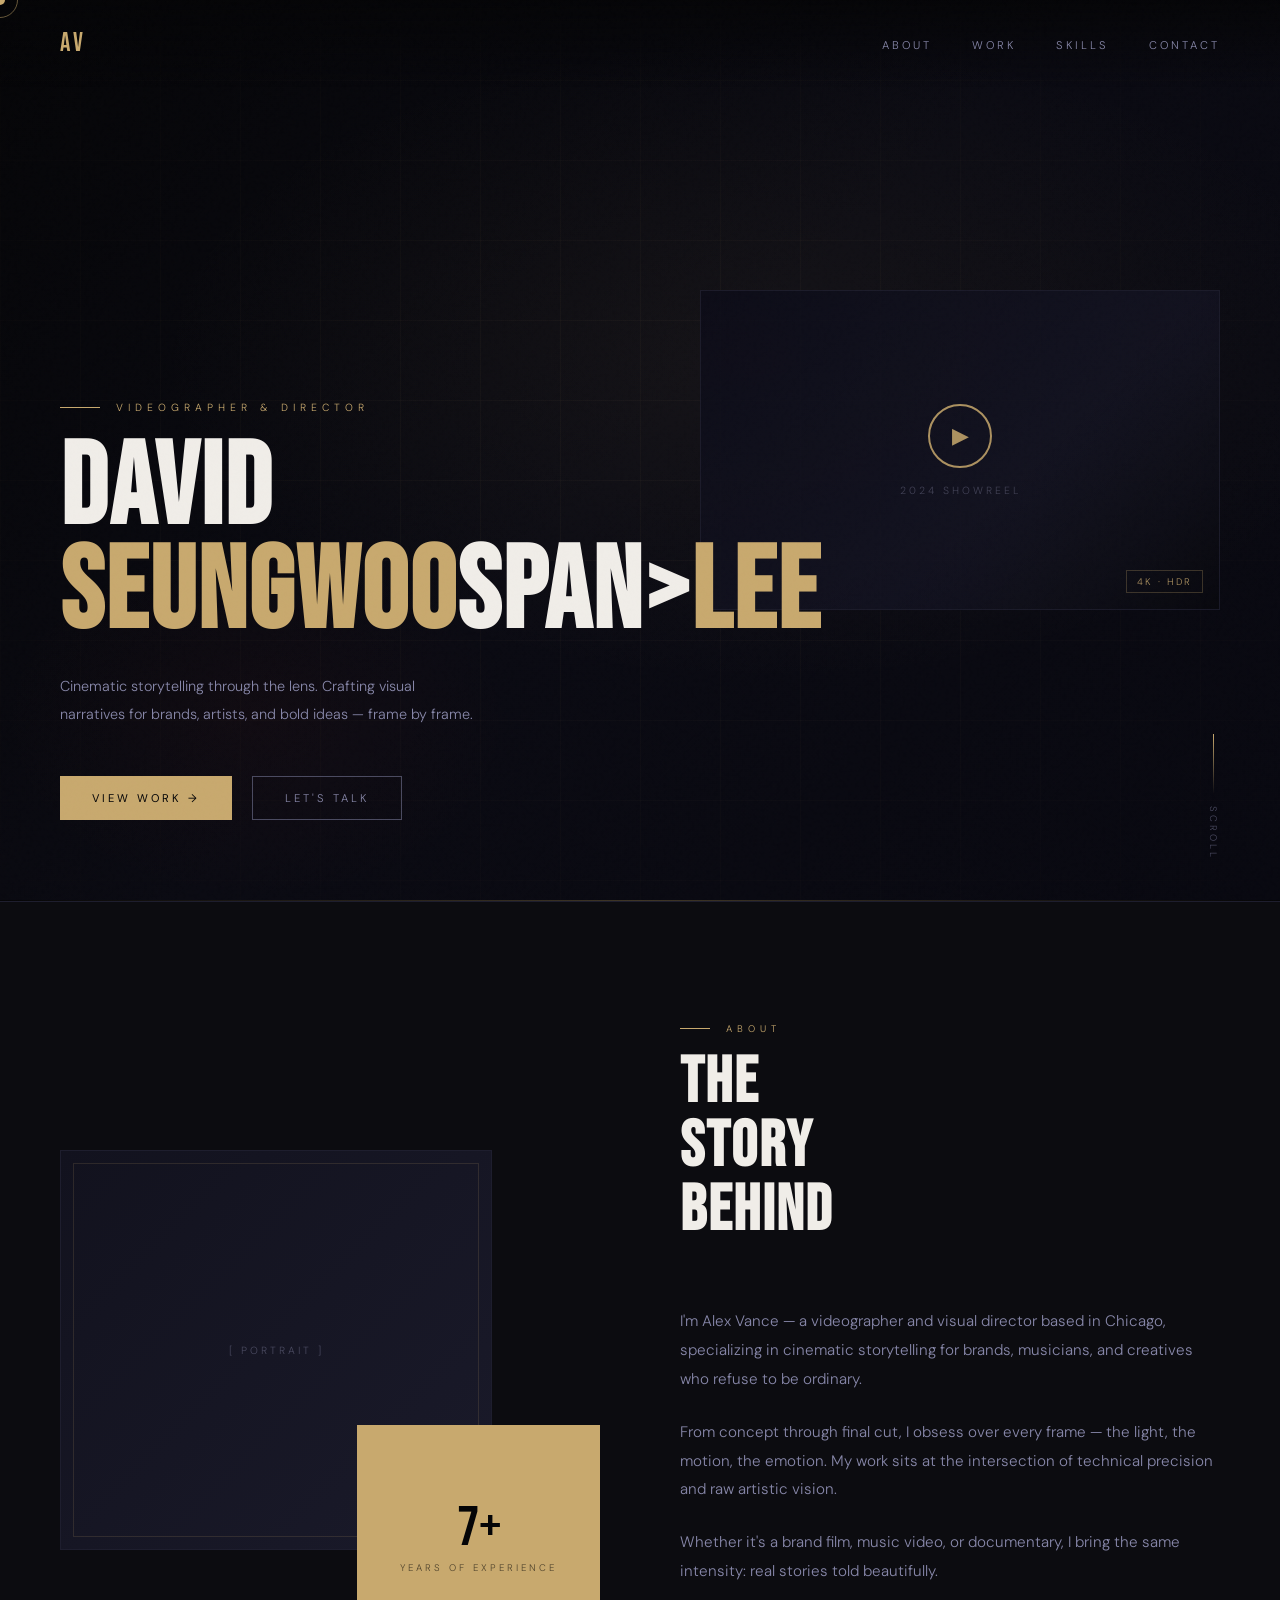
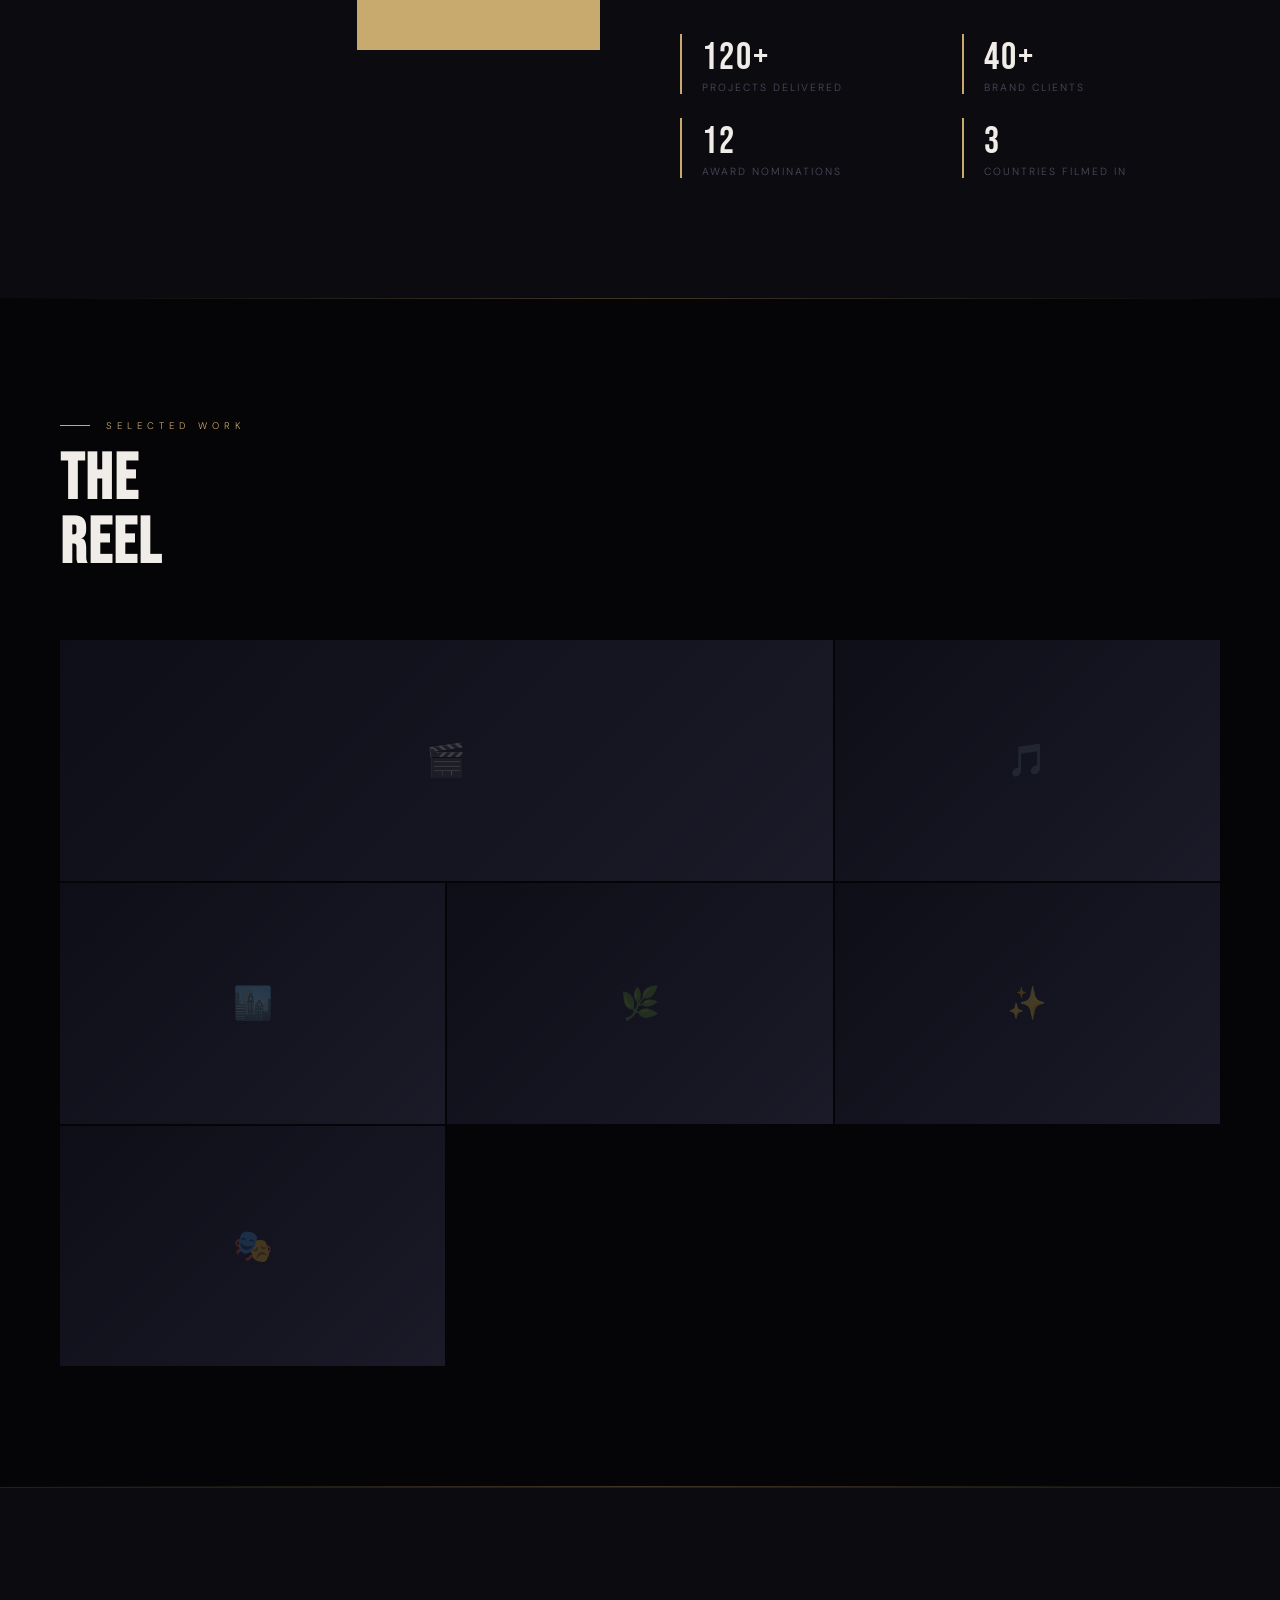
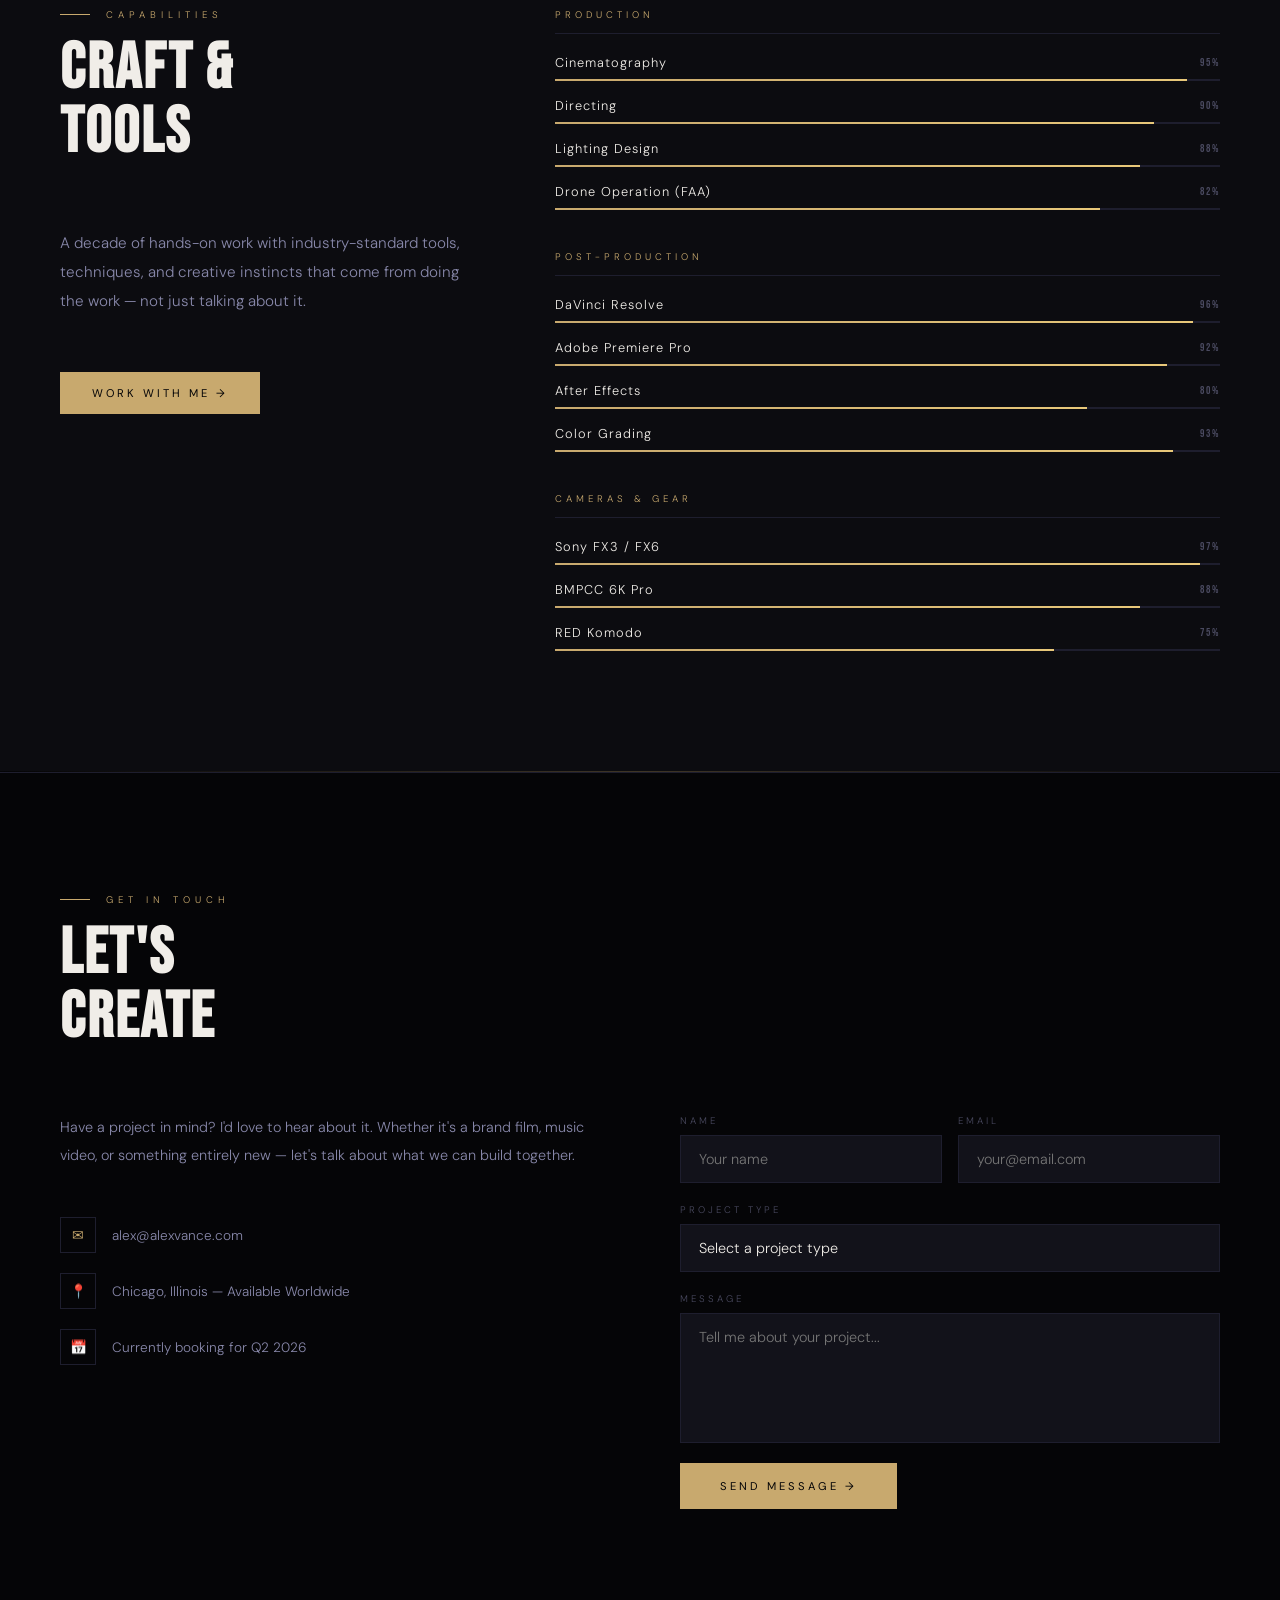
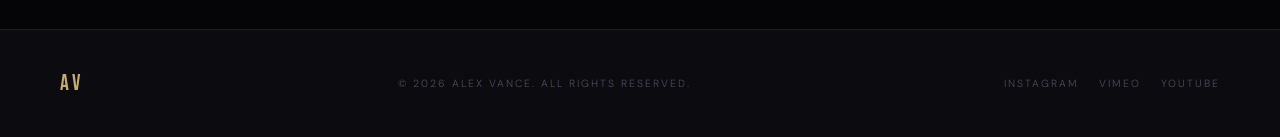
==== commit f8832ae0: "Update index.html" ====
--- a/portfolio/index.html
+++ b/portfolio/index.html
@@ -43,7 +43,7 @@
 
     <div class="hero-content">
       <div class="hero-eyebrow">Videographer &amp; Director</div>
-      <h1 class="hero-title">ALEX<br><span>VANCE</span></h1>
+      <h1 class="hero-title">DAVID<br><span>SEUNGWOO</span>span><span>LEE</span></h1>
       <p class="hero-sub">Cinematic storytelling through the lens. Crafting visual narratives for brands, artists, and bold ideas — frame by frame.</p>
       <div class="hero-cta">
         <a href="#work" class="btn-primary">View Work →</a>
